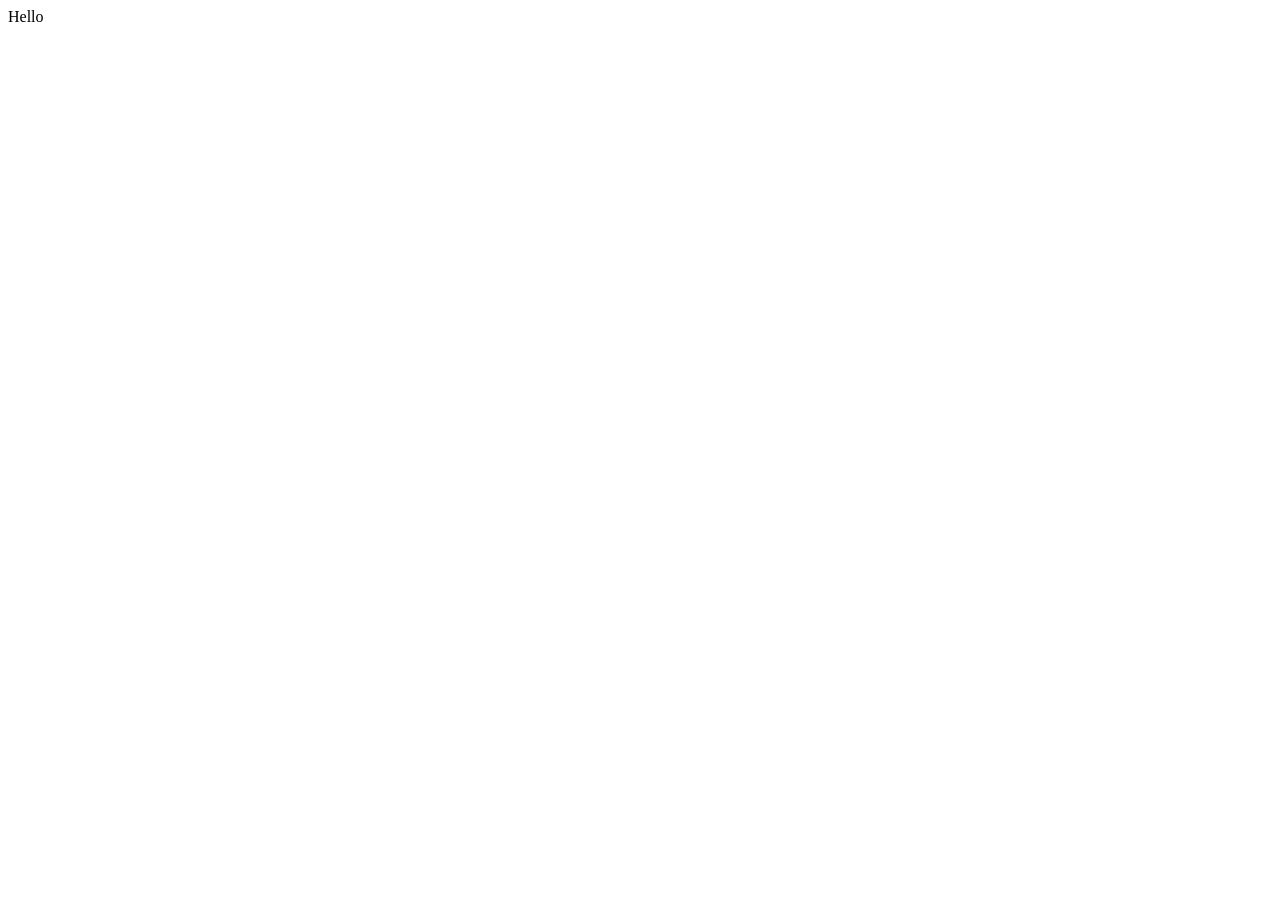
==== index.html @ a8efb675 "Update index.html" ====
<!DOCTYPE html>
<html lang="en">
  <head>
    <meta charset="UTF-8">
    <meta name="viewport" content="width=device-width, initial-scale=1.0">
    <meta http-equiv="X-UA-Compatible" content="ie=edge">
    <title>Zekiel's E-Portfolio</title>
    <link rel="stylesheet" href="style.css">
  </head>
  <body>
	Hello
  </body>
</html>
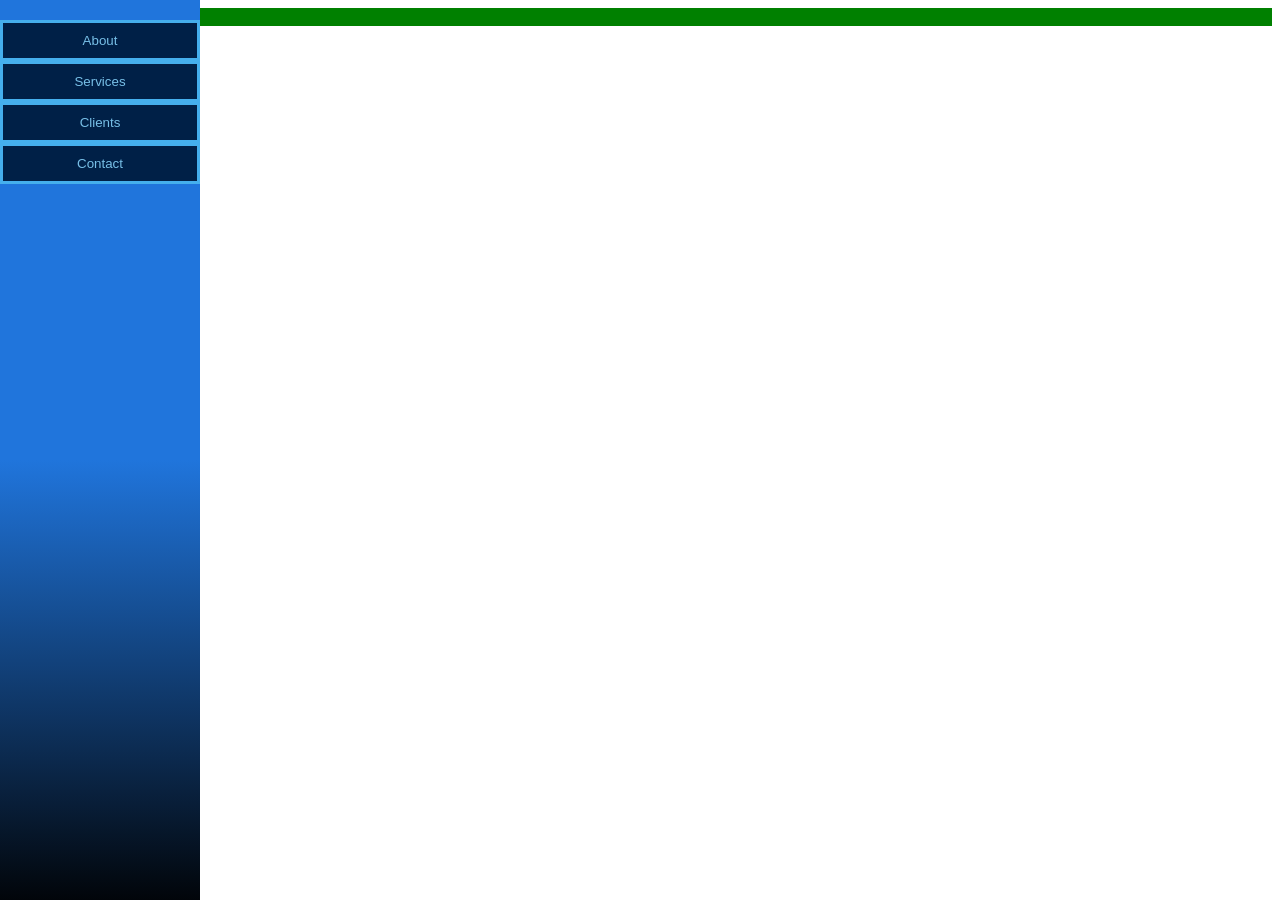
==== commit 467ae108: "update" ====
--- a/index.html
+++ b/index.html
@@ -8,6 +8,17 @@
     <link rel="stylesheet" href="style.css">
   </head>
   <body>
-	Hello
+    <!-- Site Nav -->
+	<div class = "sidenav">
+        <button class = "sidebutton" href="#">About</button>
+        <button class = "sidebutton" href="#">Services</button>
+        <button class = "sidebutton" href="#">Clients</button>
+        <button class = "sidebutton" href="#">Contact</button>
+    </div>
+
+    <!-- Main Div-->
+    <div class = "maindisplay">
+        Test
+    </div>
   </body>
 </html>
--- a/style.css
+++ b/style.css
@@ -0,0 +1,57 @@
+/* 
+Colors
+Blue 2075DC
+Blue Outline 45AFED
+Button Background SELECTED 007CEE
+Button Background NOT SELECTED 002047
+Button Text Color SELECTED 01D9F7
+Button Text Color NOT SELECTED 77BFE7
+*/
+
+.maindisplay{
+    width: 100%;
+    z-index: 10;
+
+    right: 0;
+
+    background-color: green;
+}
+
+.sidenav{
+    height: 100%;
+    width: 200px;
+    position: fixed;
+    z-index: 10;
+    top: 0;
+    left: 0;
+    overflow-x: hidden;
+    padding-top: 20px;
+
+    display: flexbox;
+    
+    background: rgb(32,117,220);
+    background: linear-gradient(180deg, rgba(32,117,220,1) 0%, rgba(32,117,220,1) 50%, rgba(0,0,0,1) 100%);
+}
+
+.sidebutton{
+    width: 100%;
+
+    color: #77BFE7;
+    font-size: auto;
+    background: #002047;
+    padding: 10px 20px 10px 20px;
+    border: solid #45AFED 3px;
+    text-decoration: none;
+}
+
+.sidebutton:hover{
+    background: #3cb0fd;
+    background-image: -webkit-linear-gradient(top, #3cb0fd, #3498db);
+    background-image: -moz-linear-gradient(top, #3cb0fd, #3498db);
+    background-image: -ms-linear-gradient(top, #3cb0fd, #3498db);
+    background-image: -o-linear-gradient(top, #3cb0fd, #3498db);
+    background-image: linear-gradient(to bottom, #3cb0fd, #3498db);
+    text-decoration: none;
+
+    color: #01D9F7;
+}
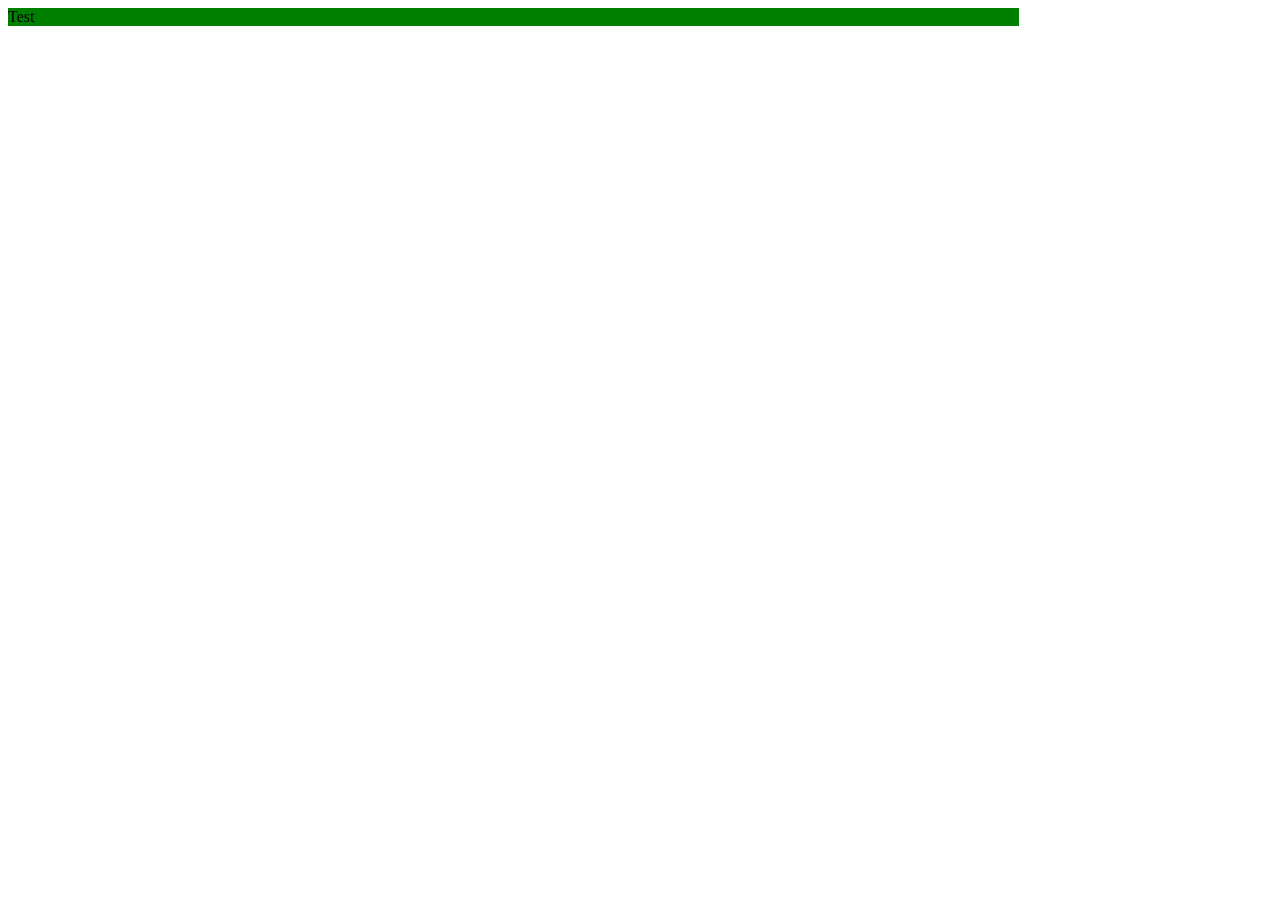
==== commit 1809980d: "d" ====
--- a/index.html
+++ b/index.html
@@ -9,12 +9,12 @@
   </head>
   <body>
     <!-- Site Nav -->
-	<div class = "sidenav">
+	<!-- <div class = "sidenav">
         <button class = "sidebutton" href="#">About</button>
         <button class = "sidebutton" href="#">Services</button>
         <button class = "sidebutton" href="#">Clients</button>
         <button class = "sidebutton" href="#">Contact</button>
-    </div>
+    </div> -->
 
     <!-- Main Div-->
     <div class = "maindisplay">
--- a/style.css
+++ b/style.css
@@ -9,7 +9,7 @@
 */
 
 .maindisplay{
-    width: 100%;
+    width: 80%;
     z-index: 10;
 
     right: 0;
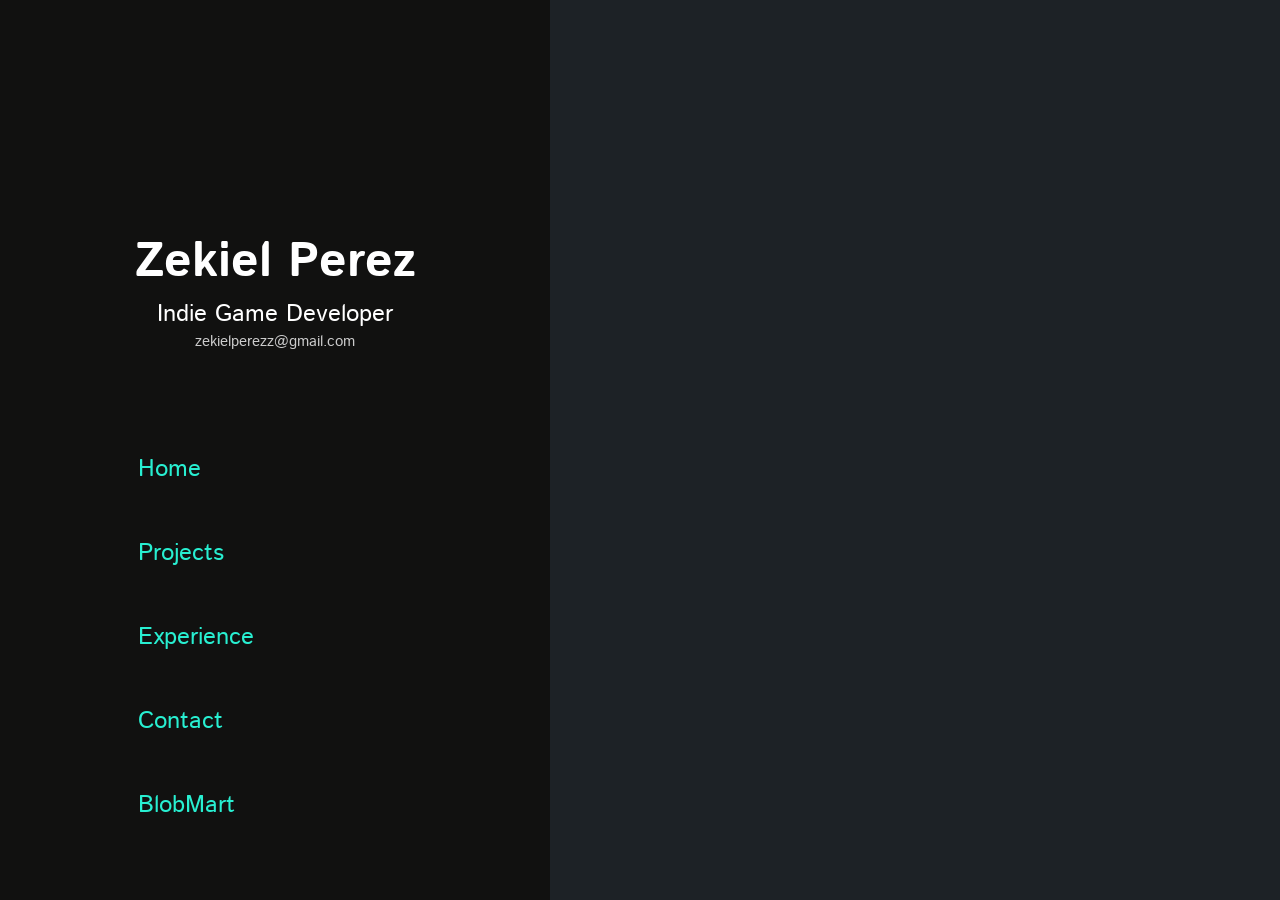
==== commit d894e72b: "asd" ====
--- a/index.html
+++ b/index.html
@@ -5,20 +5,32 @@
     <meta name="viewport" content="width=device-width, initial-scale=1.0">
     <meta http-equiv="X-UA-Compatible" content="ie=edge">
     <title>Zekiel's E-Portfolio</title>
+    <link href="https://fonts.googleapis.com/css2?family=Istok+Web:wght@400;700&display=swap" rel="stylesheet">
     <link rel="stylesheet" href="style.css">
   </head>
   <body>
-    <!-- Site Nav -->
-	<!-- <div class = "sidenav">
-        <button class = "sidebutton" href="#">About</button>
-        <button class = "sidebutton" href="#">Services</button>
-        <button class = "sidebutton" href="#">Clients</button>
-        <button class = "sidebutton" href="#">Contact</button>
-    </div> -->
+    <div class = "sidebar">
+      <p class = "sidebarName">Zekiel Perez</p>
+      <p class = "sidebarSubtitle">Indie Game Developer</p>
+      <p class = "sidebarNote">zekielperezz@gmail.com</p>
 
-    <!-- Main Div-->
-    <div class = "maindisplay">
-        Test
+      <div class = "sidebarNavContainer">
+        <div class = "sideBarNavButton">
+          Home
+        </div>
+        <div class = "sideBarNavButton">
+          Projects
+        </div>
+        <div class = "sideBarNavButton">
+          Experience
+        </div>
+        <div class = "sideBarNavButton">
+          Contact
+        </div>
+        <div class = "sideBarNavButton">
+          BlobMart
+        </div>
+      </div>
     </div>
   </body>
 </html>
--- a/style.css
+++ b/style.css
@@ -1,57 +1,71 @@
-/* 
-Colors
-Blue 2075DC
-Blue Outline 45AFED
-Button Background SELECTED 007CEE
-Button Background NOT SELECTED 002047
-Button Text Color SELECTED 01D9F7
-Button Text Color NOT SELECTED 77BFE7
-*/
 
-.maindisplay{
-    width: 80%;
-    z-index: 10;
-
-    right: 0;
-
-    background-color: green;
+:root {
+  --cyan: #28EFD1;
+  --violet: #360E93;
+  --purple: #7D18D6;
+  --pink: #FE3172;
+  --black: #111110;
+  --red:#E30922;
+  --cyan: #28EFD1;
+  --blueblack: #1D2226;
+  --blue: #3D6693;
+  --white: #FFFFFF;
+  --lightgrey: #CBCBCB;
 }
 
-.sidenav{
-    height: 100%;
-    width: 200px;
-    position: fixed;
-    z-index: 10;
-    top: 0;
-    left: 0;
-    overflow-x: hidden;
-    padding-top: 20px;
-
-    display: flexbox;
-    
-    background: rgb(32,117,220);
-    background: linear-gradient(180deg, rgba(32,117,220,1) 0%, rgba(32,117,220,1) 50%, rgba(0,0,0,1) 100%);
+body{
+    display: flex;
+    flex-direction: row;
+    border: 0px;
+    background-color: var(--blueblack);
+    margin: 0;
+    padding: 0;
+    font-family: 'Istok Web', sans-serif;
 }
 
-.sidebutton{
-    width: 100%;
-
-    color: #77BFE7;
-    font-size: auto;
-    background: #002047;
-    padding: 10px 20px 10px 20px;
-    border: solid #45AFED 3px;
-    text-decoration: none;
+.sidebar{
+    min-width: 550px;
+    width: 15%;
+    height: 100vh;
+    background-color: #111110;
+    color: var(--white);
+    display: flex;
+    text-align: center;
+    justify-content: center;
+    align-items: center;
+    flex-direction: column;
 }
 
-.sidebutton:hover{
-    background: #3cb0fd;
-    background-image: -webkit-linear-gradient(top, #3cb0fd, #3498db);
-    background-image: -moz-linear-gradient(top, #3cb0fd, #3498db);
-    background-image: -ms-linear-gradient(top, #3cb0fd, #3498db);
-    background-image: -o-linear-gradient(top, #3cb0fd, #3498db);
-    background-image: linear-gradient(to bottom, #3cb0fd, #3498db);
-    text-decoration: none;
+.sidebarName{
+    font-weight: bold;
+    margin-top: 150px;
+    margin-bottom: 0px;
+    position: relative;
+    font-size: 48px;
+}
 
-    color: #01D9F7;
+.sidebarSubtitle{
+    font-size: 24px;
+    margin: 0;
+}
+
+.sidebarNote{
+    font-size: 15px;
+    margin: 0;
+    color: var(--lightgrey)
+}
+
+.sidebarNavContainer{
+    margin-top: 50px;
+    display: flex;
+    flex-direction: column;
+    color: var(--cyan);
+    width: 50%;
+    justify-content: left;
+    text-align: left;
+    font-size: 24px;
+}
+
+.sideBarNavButton{
+    margin-top: 50px;
 }
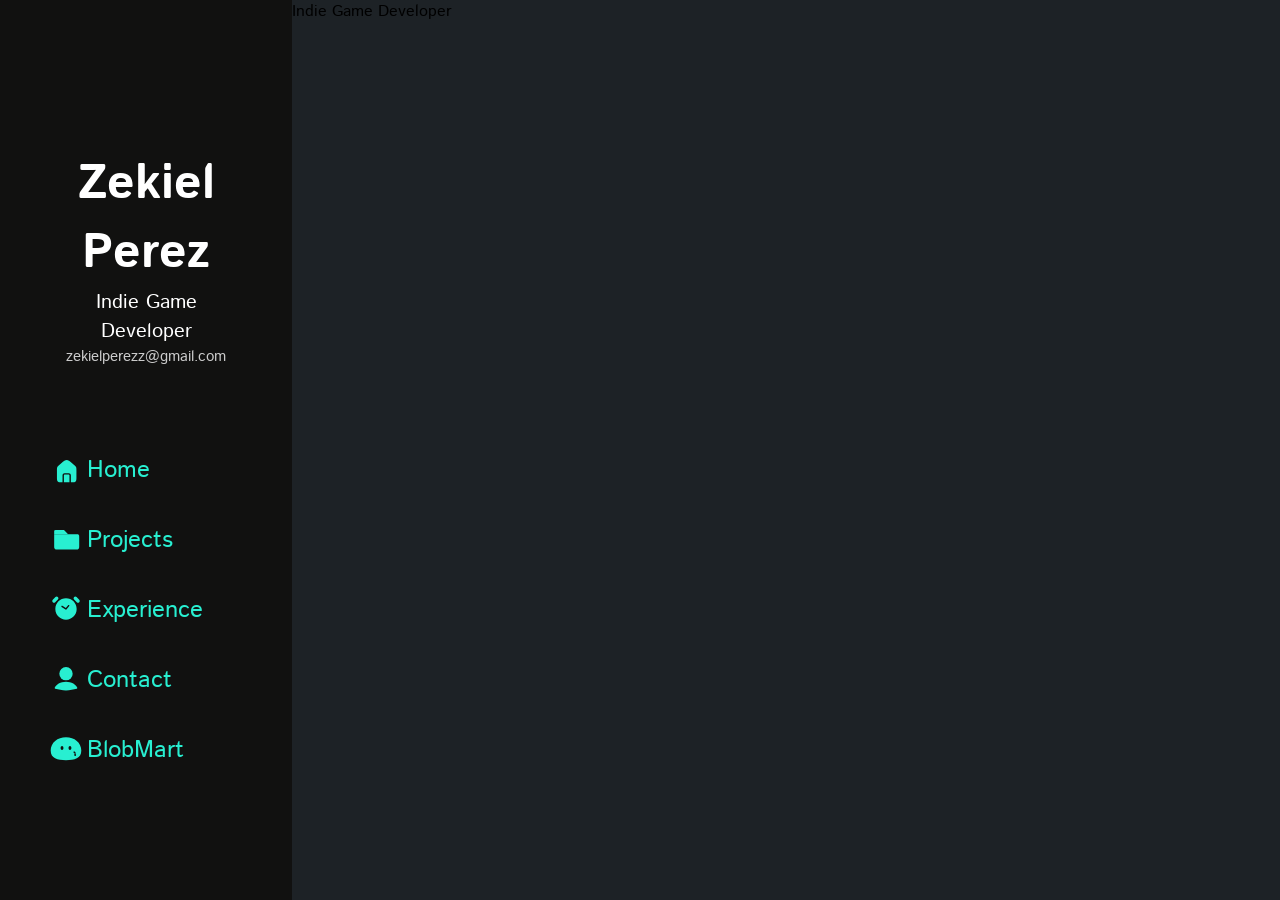
==== commit 9d44dc4f: "asd" ====
--- a/index.html
+++ b/index.html
@@ -15,22 +15,97 @@
       <p class = "sidebarNote">zekielperezz@gmail.com</p>
 
       <div class = "sidebarNavContainer">
+
         <div class = "sideBarNavButton">
-          Home
+          <div class = "sidebarIcon">
+            <svg viewBox="0 0 46 46" xmlns="http://www.w3.org/2000/svg">
+              <path d="M24 9.90234C26.2195 9.90234 28.083 11.4992 31.8096 14.6934L33.8096 16.4082C35.8711 18.1752 
+              36.9022 19.0586 37.4512 20.252C38.0001 21.4454 38 22.804 38 25.5195V34C38 37.7712 37.9997 39.6566 36.8281 
+              40.8281C35.803 41.8532 34.2314 41.982 31.3281 41.998L30 42V32C30 30.3431 28.6569 29 27 29H21C19.3431 29 18 
+              30.3431 18 32V42L16.6719 41.998C13.7686 41.982 12.197 41.8532 11.1719 40.8281C10.0003 39.6566 10 37.7712 10 
+              34V25.5195C10 22.804 9.99991 21.4454 10.5488 20.252C11.0978 19.0586 12.1289 18.1752 14.1904 16.4082L16.1904 
+              14.6934C19.917 11.4992 21.7805 9.90234 24 9.90234ZM27 31C27.5523 31 28 31.4477 28 32V42H20V32C20 31.4477 
+              20.4477 31 21 31H27Z" fill="currentColor"/>
+            </svg>
+          </div>
+          <span>Home</span>
         </div>
+
         <div class = "sideBarNavButton">
-          Projects
+          <div class = "sidebarIcon">
+            <svg viewBox="0 0 46 46" xmlns="http://www.w3.org/2000/svg">
+              <path d="M6 16H37.2C38.8802 16 39.7202 16 40.362 16.327C40.9265 16.6146 41.3854 17.0735 41.673 
+              17.638C42 18.2798 42 19.1198 42 20.8V33.2C42 34.8802 42 35.7202 41.673 36.362C41.3854 36.9265 
+              40.9265 37.3854 40.362 37.673C39.7202 38 38.8802 38 37.2 38H10.8C9.11984 38 8.27976 38 7.63803 
+              37.673C7.07354 37.3854 6.6146 36.9265 6.32698 36.362C6 35.7202 6 34.8802 6 33.2V16Z" fill="currentColor"/>
+              <path d="M6 14C6 12.1144 6 11.1716 6.58579 10.5858C7.17157 10 8.11438 10 10 10H18.3431C19.1606 10 
+              19.5694 10 19.9369 10.1522C20.3045 10.3045 20.5935 10.5935 21.1716 11.1716L26 16H6V14Z" fill="currentColor"/>
+            </svg>
+          </div>
+          <span>Projects</span>
         </div>
+
         <div class = "sideBarNavButton">
-          Experience
+          <div class = "sidebarIcon">
+            <svg viewBox="0 0 46 46" xmlns="http://www.w3.org/2000/svg">
+              <path d="M9.58333 7.66675L5.75 11.5001" stroke="currentColor" stroke-width="5" stroke-linecap="round"/>
+              <path d="M36.4167 7.66675L40.25 11.5001" stroke="currentColor" stroke-width="5" stroke-linecap="round"/>
+              <path d="M23 7.66699C31.4684 7.66699 38.333 14.5316 38.333 23C38.333 31.4684 31.4684 38.333 23 
+              38.333C14.5316 38.333 7.66699 31.4684 7.66699 23C7.66699 14.5316 14.5316 7.66699 23 7.66699ZM27.458 
+              17.4268C27.0269 17.0822 26.3977 17.1523 26.0527 17.583L22.792 21.6582L17.8047 18.334C17.3453 18.028 
+              16.7244 18.1523 16.418 18.6113C16.1117 19.0708 16.236 19.6916 16.6953 19.998L22.2549 23.7041C22.7944 
+              24.0637 23.5188 23.9516 23.9238 23.4453L27.6143 18.833C27.9591 18.4018 27.8892 17.7717 27.458 17.4268Z" fill="currentColor"/>
+            </svg>
+          </div>
+          <span>Experience</span>
         </div>
+
         <div class = "sideBarNavButton">
-          Contact
+          <div class = "sidebarIcon">
+            <svg viewBox="0 0 46 46" xmlns="http://www.w3.org/2000/svg">
+              <path d="M38.5509 37.009C39.1406 36.8861 39.4911 36.2717 39.2391 35.7247C38.125 33.3061 36.1373 31.1791 33.501 
+              29.6058C30.4884 27.8078 26.7972 26.8333 22.9999 26.8333C19.2026 26.8333 15.5114 27.8078 12.4987 29.6058C9.86244 
+              31.1791 7.87472 33.3061 6.76066 35.7247C6.50868 36.2717 6.85917 36.8861 7.44879 37.009L14.839 38.5492C20.2217 
+              39.6709 25.778 39.6709 31.1607 38.5492L38.5509 37.009Z" fill="currentColor"/>
+              <circle cx="23.0001" cy="15.3333" r="9.58333" fill="currentColor"/>
+            </svg>
+          </div>
+          <span>Contact</span>
         </div>
+
+        
         <div class = "sideBarNavButton">
-          BlobMart
+          <div class = "sidebarIcon">
+            <svg viewBox="0 0 46 46" xmlns="http://www.w3.org/2000/svg">
+              <path d="M23 6C35.15 6.00003 44.9998 13.6746 45 25.2471C45 36.8198 35.1502 39 23 
+              39C10.8498 39 1 36.8198 1 25.2471C1.00025 13.6746 10.8499 6 23 6ZM35.1562 26.5352C34.6723 
+              26.3872 34.1449 26.5544 33.8516 26.9502C33.6334 27.2449 33.6199 27.6378 33.8174 27.9473L33.9609 28.1719C34.5644 29.1178 
+              34.9142 30.1924 34.9775 31.2979L35.0176 32.002C35.0411 32.4096 35.2958 32.7741 35.6807 32.9502C36.161 33.1694 36.7348 
+              33.0278 37.043 32.6143L37.1973 32.4082C37.3931 32.1448 37.49 31.8246 37.4717 31.501L37.4385 30.9229C37.3642 29.6279 
+              36.954 28.3698 36.2471 27.2617L36.1914 27.1738C36.0267 26.916 35.7708 26.7219 35.4707 26.6299L35.1562 26.5352ZM36.0557 
+              28.5791C36.441 29.2143 36.6631 29.9346 36.7021 30.6787L36.7041 30.7197L35.5645 30.5762C35.5802 30.0329 35.4508 29.4972 
+              35.1885 29.0244L35.1123 28.8877L36.0557 28.5791ZM17.2959 18.5596C16.1557 18.5599 15.2316 19.8504 15.2314 21.4424C15.2315 
+              23.0345 16.1557 24.3258 17.2959 24.3262C18.4362 24.3259 19.3613 23.0346 19.3613 21.4424C19.3612 19.8503 18.4361 18.5599 
+              17.2959 18.5596ZM28.7041 18.5596C27.5638 18.5599 26.6396 19.8511 26.6396 21.4434C26.6399 23.0353 27.5639 24.3259 28.7041 
+              24.3262C29.8443 24.3259 30.7693 23.0353 30.7695 21.4434C30.7695 19.8511 29.8444 18.5599 28.7041 18.5596Z" fill="currentColor"/>
+            </svg>
+          </div>
+          <span>BlobMart  </span>
         </div>
+
       </div>
+
+
     </div>
+      <!-- Side Bar End -->
+
+      <!-- Main Content Start -->
+
+    <div class = "mainBody">
+      <span class = "mainBodyTitle">Indie Game Developer</span>
+
+
+    </div>
+      <!-- Main Body End -->
   </body>
 </html>
--- a/style.css
+++ b/style.css
@@ -24,16 +24,17 @@
 }
 
 .sidebar{
-    min-width: 550px;
     width: 15%;
     height: 100vh;
     background-color: #111110;
     color: var(--white);
     display: flex;
     text-align: center;
-    justify-content: center;
+    /* justify-content: center; */
     align-items: center;
     flex-direction: column;
+    padding-left: 50px;
+    padding-right: 50px;
 }
 
 .sidebarName{
@@ -41,11 +42,11 @@
     margin-top: 150px;
     margin-bottom: 0px;
     position: relative;
-    font-size: 48px;
+    font-size: 3em;
 }
 
 .sidebarSubtitle{
-    font-size: 24px;
+    font-size: 1.25em;
     margin: 0;
 }
 
@@ -64,8 +65,39 @@
     justify-content: left;
     text-align: left;
     font-size: 24px;
+    margin-right: auto;
 }
 
 .sideBarNavButton{
-    margin-top: 50px;
-}+    margin-top: 1.5em;
+    display: flex;
+    flex-direction: row;
+    flex-shrink: 0;
+    gap: 5px;
+    color: var(--cyan);
+    cursor: pointer;
+}
+
+.sideBarNavButton:hover{
+    color: var(--pink);
+}
+
+.sidebarIcon{
+    height: 2rem;
+    width: 2rem;
+    display: flex;
+    align-items: center;
+    justify-content: center;
+    flex-shrink: 0; /* prevent flex from shrinking the container */
+}
+
+.sidebarIcon svg {
+    width: auto;       /* let the SVG keep its aspect ratio */
+    height: 100%;      /* fill the container vertically */
+    flex-shrink: 0;    /* prevent flexbox from shrinking the SVG */
+}
+
+/* .mainBody{
+    background-color: red;
+} */
+
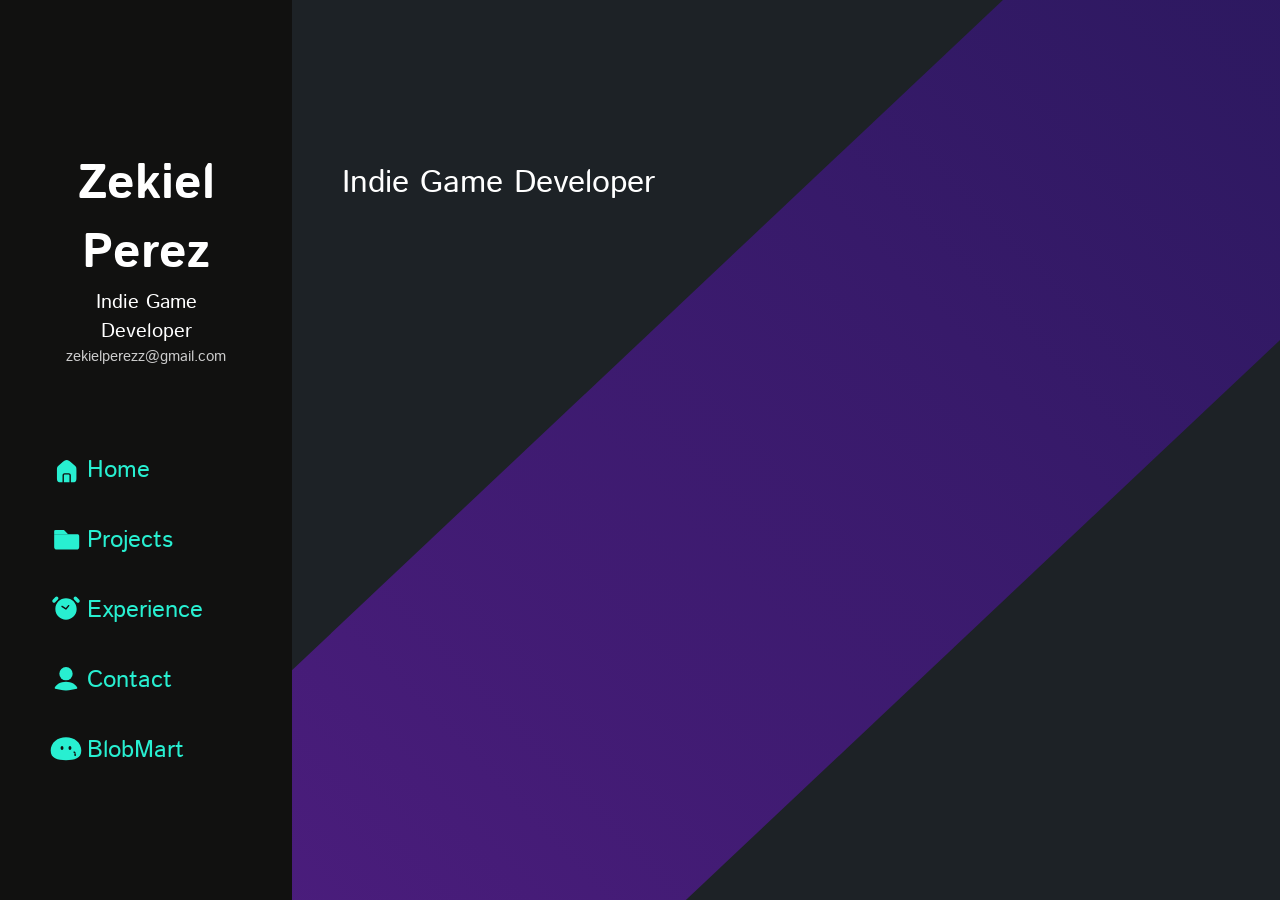
==== commit 659ba5cc: "added background" ====
--- a/index.html
+++ b/index.html
@@ -104,8 +104,9 @@
     <div class = "mainBody">
       <span class = "mainBodyTitle">Indie Game Developer</span>
 
-
+        
     </div>
       <!-- Main Body End -->
+
   </body>
 </html>
--- a/style.css
+++ b/style.css
@@ -21,6 +21,19 @@
     margin: 0;
     padding: 0;
     font-family: 'Istok Web', sans-serif;
+}
+
+body::before {
+  content: "";
+  position: fixed;
+  top: 0;
+  left: 0;
+  width: 120%;
+  height: 100%;
+  background: url("assets/Gradient_Background.svg") center / cover no-repeat;
+  transform: translateX(5%);
+  z-index: -1;
+  pointer-events: none;
 }
 
 .sidebar{
@@ -97,6 +110,20 @@
     flex-shrink: 0;    /* prevent flexbox from shrinking the SVG */
 }
 
+.mainBody{
+    padding-top: 10rem;
+    padding-left: 50px;
+}
+
+.mainBodyTitle{
+    font-size: 2rem;
+    color: #FFFFFF;
+}
+
+.bentoBox{
+    background-color: rgba(0,0,0,0.5);
+}
+
 /* .mainBody{
     background-color: red;
 } */
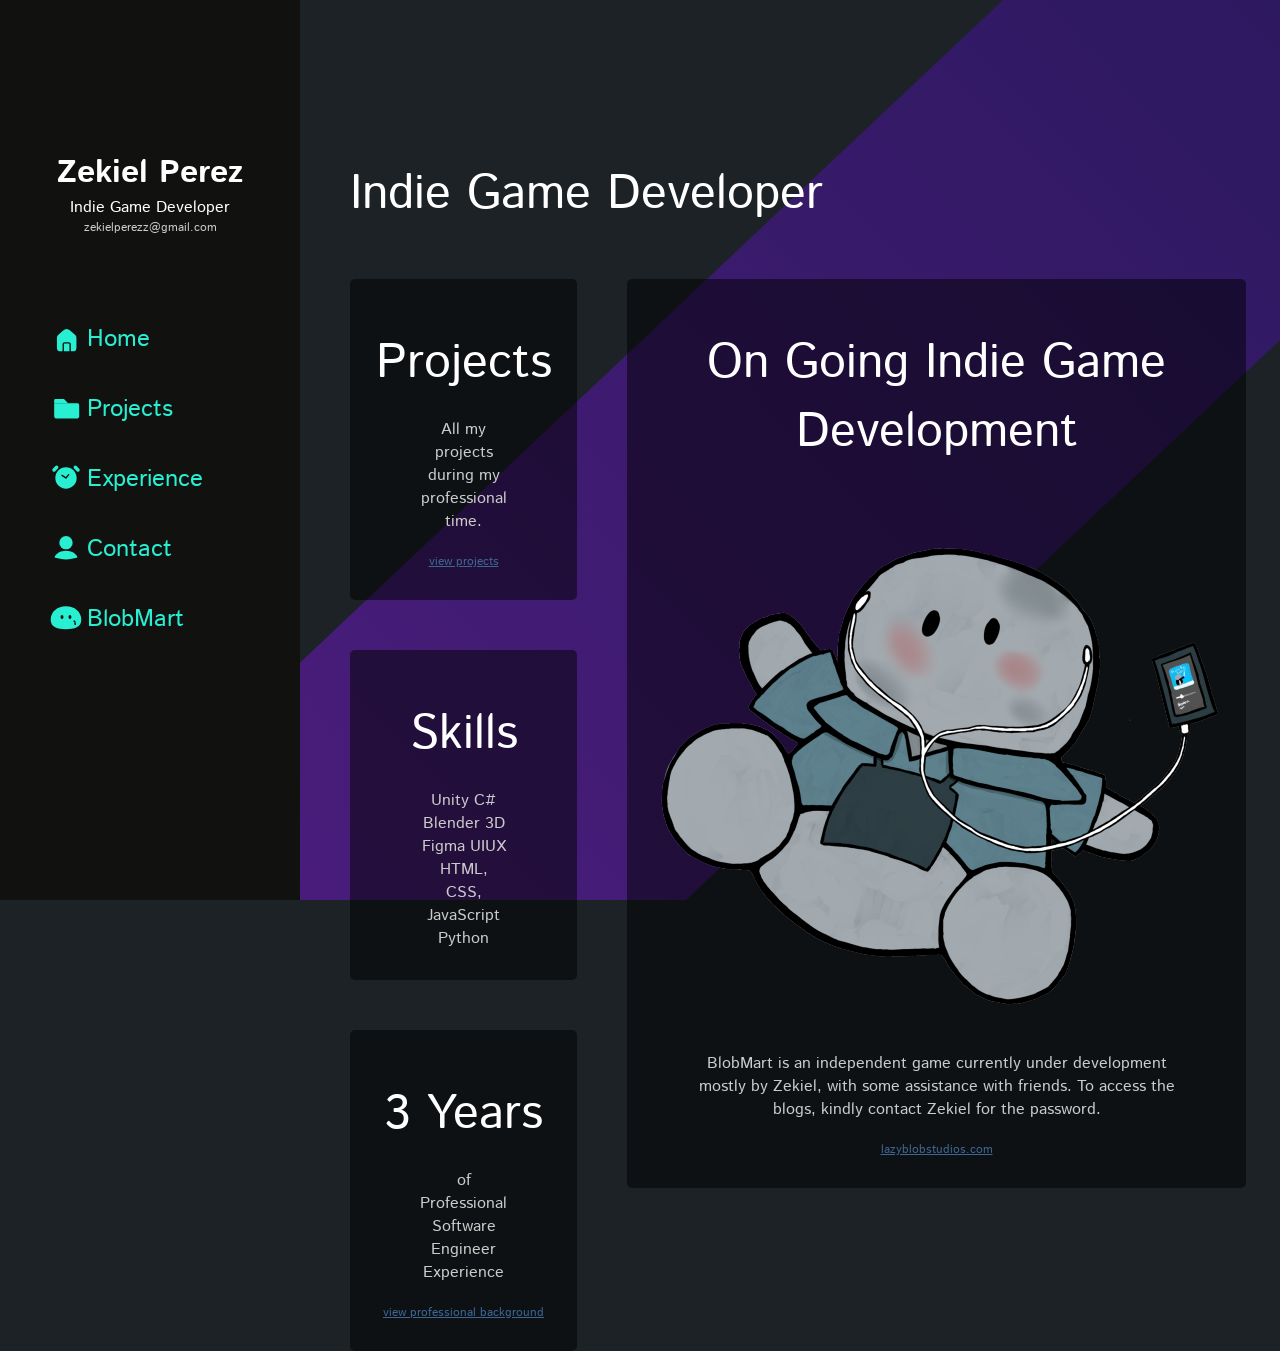
==== commit b8fc6cfe: "asd" ====
--- a/index.html
+++ b/index.html
@@ -104,7 +104,46 @@
     <div class = "mainBody">
       <span class = "mainBodyTitle">Indie Game Developer</span>
 
-        
+      <div class = "bentoContainer">
+        <div class = "bentoLandingPageLeftContainer">
+
+          <!-- Projects -->
+          <div class = "bentoBox">
+            <span class = "bentoTitle">Projects</span>
+            <span class = "bentoSubtitle">All my projects during my professional time.</span>
+            <a href="" class ="bentoHyperlink">view projects</a>
+          </div>
+
+          <!-- Skills -->
+          <div class = "bentoBox">
+            <span class = "bentoTitle">Skills</span>
+            <span class = "bentoSubtitle">Unity C#<br>Blender 3D<br>Figma UIUX<br>HTML, CSS, JavaScript<br>Python</span>
+            <!-- <a href="" class ="bentoHyperlink">view professional background</a>" -->
+          </div>
+
+          <!-- Experience -->
+          <div class = "bentoBox">
+            <span class = "bentoTitle">3 Years</span>
+            <span class = "bentoSubtitle">of Professional Software Engineer Experience</span>
+            <a href="" class ="bentoHyperlink">view professional background</a>
+          </div>
+
+        </div>
+
+        <div class = "bentoLandingPageRightContainer">
+          <!-- BlobMart -->
+          <div class = "bentoBox">
+            <span class = "bentoTitle">On Going Indie Game Development</span>
+            <img src="assets/blobmusic 1.png">
+            <span class = "bentoSubtitle">BlobMart is an independent game currently under development mostly by Zekiel, with some assistance with friends.
+              To access the blogs, kindly contact Zekiel for the password.
+            </span>
+            <a href="https://lazyblobstudios.com" class ="bentoHyperlink">lazyblobstudios.com</a>
+          </div>
+        </div>
+
+      </div>
+
     </div>
       <!-- Main Body End -->
 
--- a/style.css
+++ b/style.css
@@ -36,18 +36,29 @@
   pointer-events: none;
 }
 
+a{
+    color: var(--blue);
+}
+
 .sidebar{
-    width: 15%;
-    height: 100vh;
+    width: 300px;
+    height: 100dvh;              /* modern viewport fix */
     background-color: #111110;
     color: var(--white);
+
     display: flex;
+    flex-direction: column;
+    align-items: center;
     text-align: center;
-    /* justify-content: center; */
-    align-items: center;
-    flex-direction: column;
+
     padding-left: 50px;
     padding-right: 50px;
+
+    box-sizing: border-box;      /* ensures padding stays inside 15% width */
+
+    position: fixed;
+    top: 0;
+    left: 0;
 }
 
 .sidebarName{
@@ -55,16 +66,16 @@
     margin-top: 150px;
     margin-bottom: 0px;
     position: relative;
-    font-size: 3em;
+    font-size: 2rem;
 }
 
 .sidebarSubtitle{
-    font-size: 1.25em;
+    font-size: 1rem;
     margin: 0;
 }
 
 .sidebarNote{
-    font-size: 15px;
+    font-size: 0.75rem;
     margin: 0;
     color: var(--lightgrey)
 }
@@ -111,17 +122,68 @@
 }
 
 .mainBody{
+    margin-left: 300px;            /* pushes content to the right of sidebar */
     padding-top: 10rem;
     padding-left: 50px;
+
+    display: flex;
+    flex-direction: column;
 }
 
 .mainBodyTitle{
-    font-size: 2rem;
+    font-size: 3rem;
     color: #FFFFFF;
 }
 
 .bentoBox{
     background-color: rgba(0,0,0,0.5);
+    justify-content: center;
+    align-items: center;
+    display: flex;
+    flex-direction: column;
+    min-width: 220px;
+    border-radius: 5px;
+    margin-top: 50px;
+    padding-bottom: 30px;
+}
+
+.bentoContainer{
+    /* padding-top: 50px; */
+    display: flex;
+    flex-direction: row;
+    width: 70vw;
+}
+
+.bentoLandingPageLeftContainer{
+    display: flex;
+    flex-direction: column;
+}
+
+.bentoLandingPageRightContainer{
+    display: flex;
+    flex-direction: column;
+    padding-left: 50px;
+}
+
+.bentoTitle{
+    font-size: 3rem;
+    color: var(--white);
+    padding-top: 50px;
+    text-align: center;
+}
+
+.bentoSubtitle{
+    font-size: 1rem;
+    color: var(--lightgrey);
+    padding-top: 20px;
+    padding-left: 70px;
+    padding-right: 70px;
+    text-align: center;
+}
+
+.bentoHyperlink{
+    padding-top: 20px;
+    font-size: 0.75rem;
 }
 
 /* .mainBody{
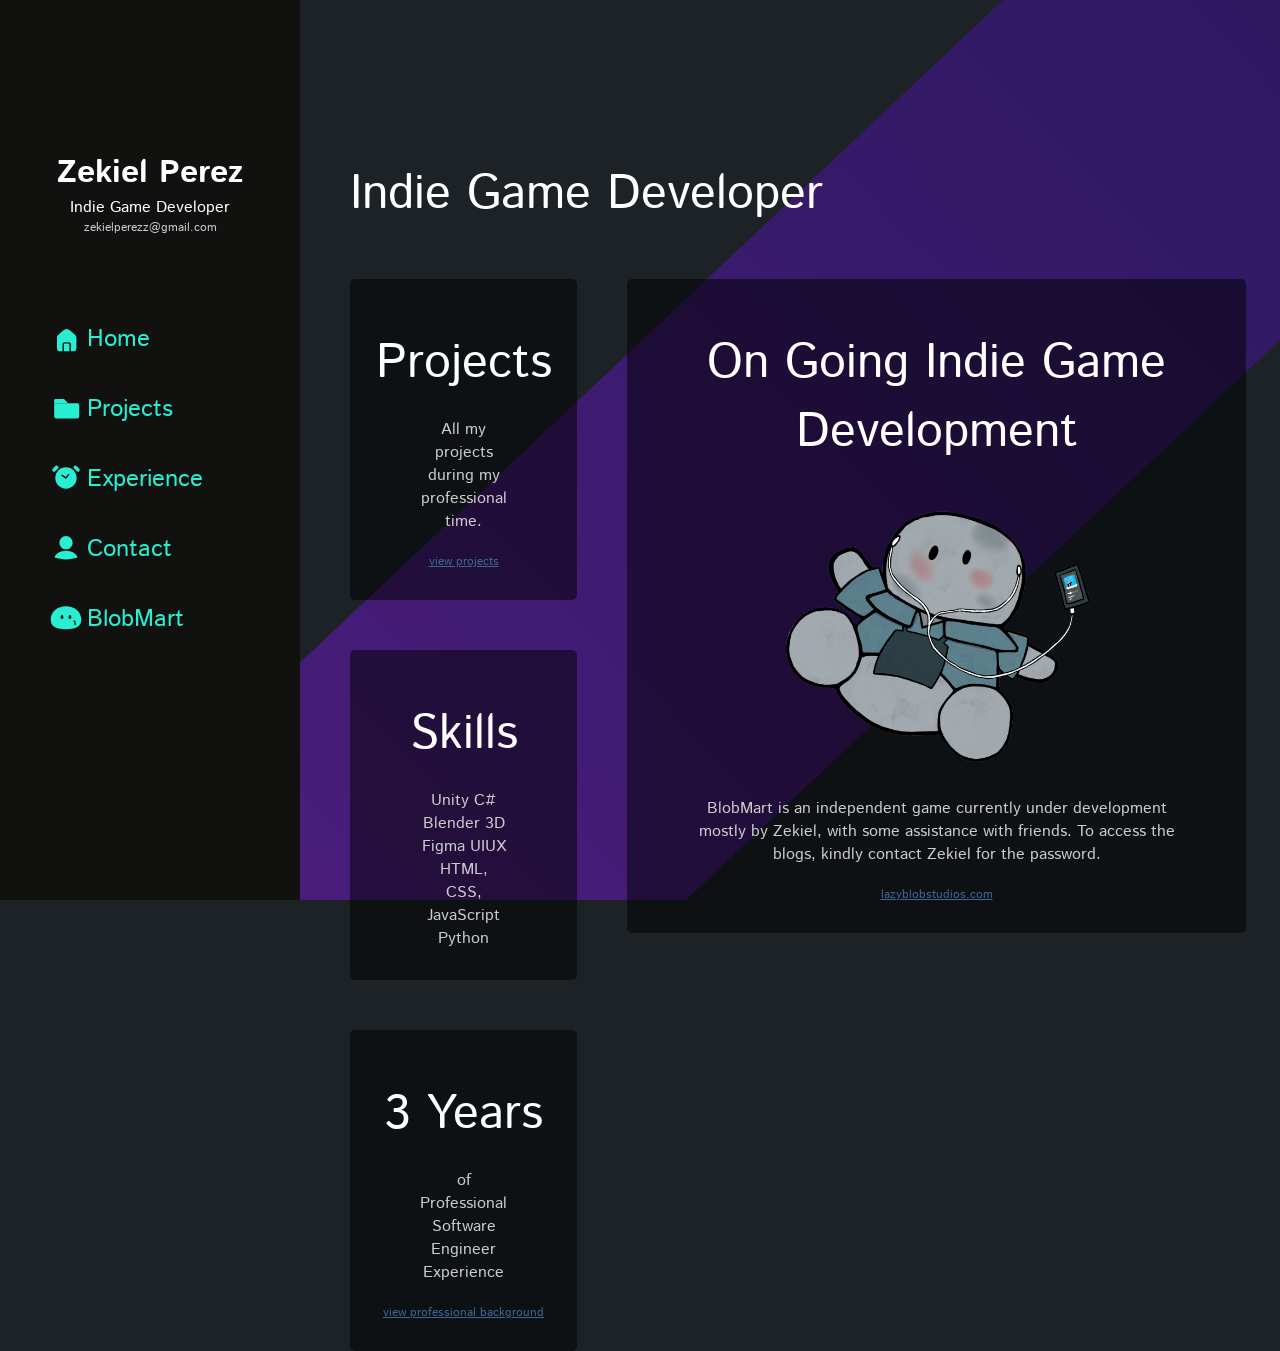
==== commit af0a4a0a: "added mobile layout" ====
--- a/index.html
+++ b/index.html
@@ -99,6 +99,12 @@
     </div>
       <!-- Side Bar End -->
 
+      <!-- Top Bar For Mobile -->
+
+    <div class = "topbar">
+      <span class = "topbarName">Zekiel Perez</span>
+    </div>
+
       <!-- Main Content Start -->
 
     <div class = "mainBody">
@@ -134,7 +140,7 @@
           <!-- BlobMart -->
           <div class = "bentoBox">
             <span class = "bentoTitle">On Going Indie Game Development</span>
-            <img src="assets/blobmusic 1.png">
+            <img class = "bentoImage" src="assets/blobmusic 1.png">
             <span class = "bentoSubtitle">BlobMart is an independent game currently under development mostly by Zekiel, with some assistance with friends.
               To access the blogs, kindly contact Zekiel for the password.
             </span>
@@ -147,5 +153,7 @@
     </div>
       <!-- Main Body End -->
 
+      <script src = "index.js"></script>
+
   </body>
 </html>
--- a/style.css
+++ b/style.css
@@ -40,6 +40,10 @@
     color: var(--blue);
 }
 
+.topbar{
+    display: none;
+}
+
 .sidebar{
     width: 300px;
     height: 100dvh;              /* modern viewport fix */
@@ -186,7 +190,96 @@
     font-size: 0.75rem;
 }
 
+.bentoImage{
+    width: 50%;
+    top: auto;
+}
+
 /* .mainBody{
     background-color: red;
 } */
 
+/* MOBILE ================================================================= */
+
+@media (orientation: portrait) {
+  /* width is less than height */
+    
+    body {
+        display: flex;
+        flex-direction: column;
+        align-items: center;
+        justify-content: center;
+    }
+
+    body::before {
+        content: "";
+        position: fixed;
+        top: 0;
+        left: 0;
+        width: 120%;
+        height: 100%;
+        background: url("assets/Gradient_Background.svg") center / cover no-repeat;
+        transform: translateX(0%);
+        z-index: -1;
+        pointer-events: none;
+    }
+
+    .sidebar{
+        display: none;
+    }
+
+    .topbar{
+        display: flex;
+        background-color: var(--black);
+        position: fixed;
+        top: 0;
+        left: 0;
+        width: 100%;
+        height: 110px;
+
+        display: flex;
+        align-items: center;
+        justify-content: space-between;
+
+        padding: 0 2rem;
+        box-sizing: border-box;
+
+        z-index: 1000;
+
+        flex-direction: column;
+        justify-content: center;
+        align-items: center;
+    }
+
+    .topbarName{
+        font-weight: bold;
+        position: relative;
+        font-size: 3rem;
+        color: var(--white);
+    }
+
+    .mainBody{
+        /* margin-left: 300px; 
+        padding-top: 10rem;
+        padding-left: 50px; */
+        margin-left: 0px;
+        padding-left: 0px;
+        display: flex;
+        flex-direction: column;
+    }
+
+    
+    .bentoContainer{
+        /* padding-top: 50px; */
+        display: flex;
+        flex-direction: column-reverse;
+        width: 70vw;
+    }
+
+        
+    .bentoLandingPageRightContainer{
+        display: flex;
+        flex-direction: column;
+        padding-left: 0px;
+    }
+}
